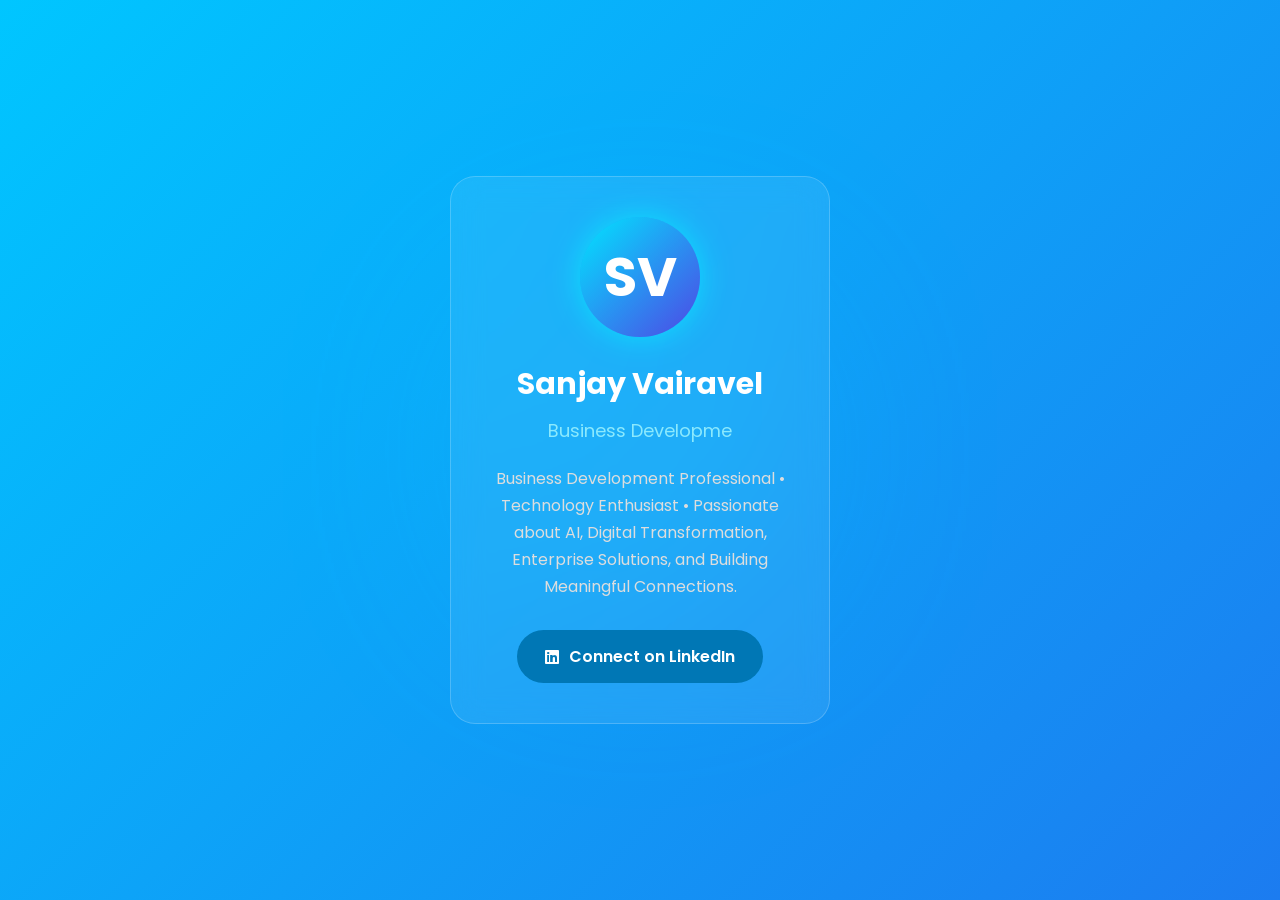
==== index.html @ 87d2797a "Rename sanjay.html to index.html" ====
<!DOCTYPE html>
<html lang="en">
<head>
<meta charset="UTF-8">
<meta name="viewport" content="width=device-width, initial-scale=1.0">
<title>Sanjay Vairavel | Interactive Profile</title>

<!-- Font Awesome -->
<link rel="stylesheet" href="https://cdnjs.cloudflare.com/ajax/libs/font-awesome/6.5.2/css/all.min.css">

<!-- Google Font -->
<link href="https://fonts.googleapis.com/css2?family=Poppins:wght@300;500;700&display=swap" rel="stylesheet">

<style>
*{
    margin:0;
    padding:0;
    box-sizing:border-box;
    font-family:'Poppins',sans-serif;
}

body{
    height:100vh;
    display:flex;
    justify-content:center;
    align-items:center;
    background:linear-gradient(-45deg,#0f172a,#1e293b,#2563eb,#00c6ff);
    background-size:400% 400%;
    animation:bg 12s ease infinite;
    overflow:hidden;
}

@keyframes bg{
    0%{background-position:0% 50%;}
    50%{background-position:100% 50%;}
    100%{background-position:0% 50%;}
}

.card{
    width:380px;
    padding:40px;
    border-radius:25px;
    background:rgba(255,255,255,.08);
    backdrop-filter:blur(15px);
    border:1px solid rgba(255,255,255,.2);
    text-align:center;
    color:#fff;
    transition:.4s;
    position:relative;
}

.card:hover{
    transform:translateY(-10px) scale(1.02);
    box-shadow:0 20px 50px rgba(0,255,255,.3);
}

.avatar{
    width:120px;
    height:120px;
    border-radius:50%;
    margin:auto;
    display:flex;
    justify-content:center;
    align-items:center;
    background:linear-gradient(135deg,#00E5FF,#4F46E5);
    font-size:55px;
    font-weight:bold;
    color:#fff;
    box-shadow:0 0 30px rgba(0,255,255,.6);
    animation:float 3s ease-in-out infinite;
}

@keyframes float{
    0%,100%{transform:translateY(0);}
    50%{transform:translateY(-10px);}
}

h1{
    margin-top:25px;
    font-size:30px;
}

.typing{
    margin-top:10px;
    font-size:18px;
    color:#8be9fd;
    height:28px;
}

p{
    margin-top:20px;
    color:#ddd;
    line-height:1.7;
}

.buttons{
    margin-top:30px;
}

.btn{
    display:inline-flex;
    align-items:center;
    gap:10px;
    text-decoration:none;
    color:white;
    background:#0077B5;
    padding:14px 28px;
    border-radius:40px;
    transition:.3s;
    font-weight:600;
}

.btn:hover{
    transform:scale(1.08);
    background:#005885;
    box-shadow:0 0 20px rgba(0,119,181,.6);
}

.glow{
    position:absolute;
    width:300px;
    height:300px;
    background:#00e5ff;
    filter:blur(120px);
    opacity:.15;
    z-index:-1;
}
</style>
</head>

<body>

<div class="glow"></div>

<div class="card">

<div class="avatar">SV</div>

<h1>Sanjay Vairavel</h1>

<div class="typing" id="typing"></div>

<p>
Business Development Professional • Technology Enthusiast •
Passionate about AI, Digital Transformation, Enterprise Solutions,
and Building Meaningful Connections.
</p>

<div class="buttons">
<a class="btn"
href="https://www.linkedin.com/in/sanjay-vairavel/"
target="_blank">
<i class="fab fa-linkedin"></i>
Connect on LinkedIn
</a>
</div>

</div>

<script>
const text = "Business Development Executive";
let i = 0;

function typeWriter(){
    if(i < text.length){
        document.getElementById("typing").innerHTML += text.charAt(i);
        i++;
        setTimeout(typeWriter,80);
    }
}

window.onload = typeWriter;
</script>

</body>
</html>
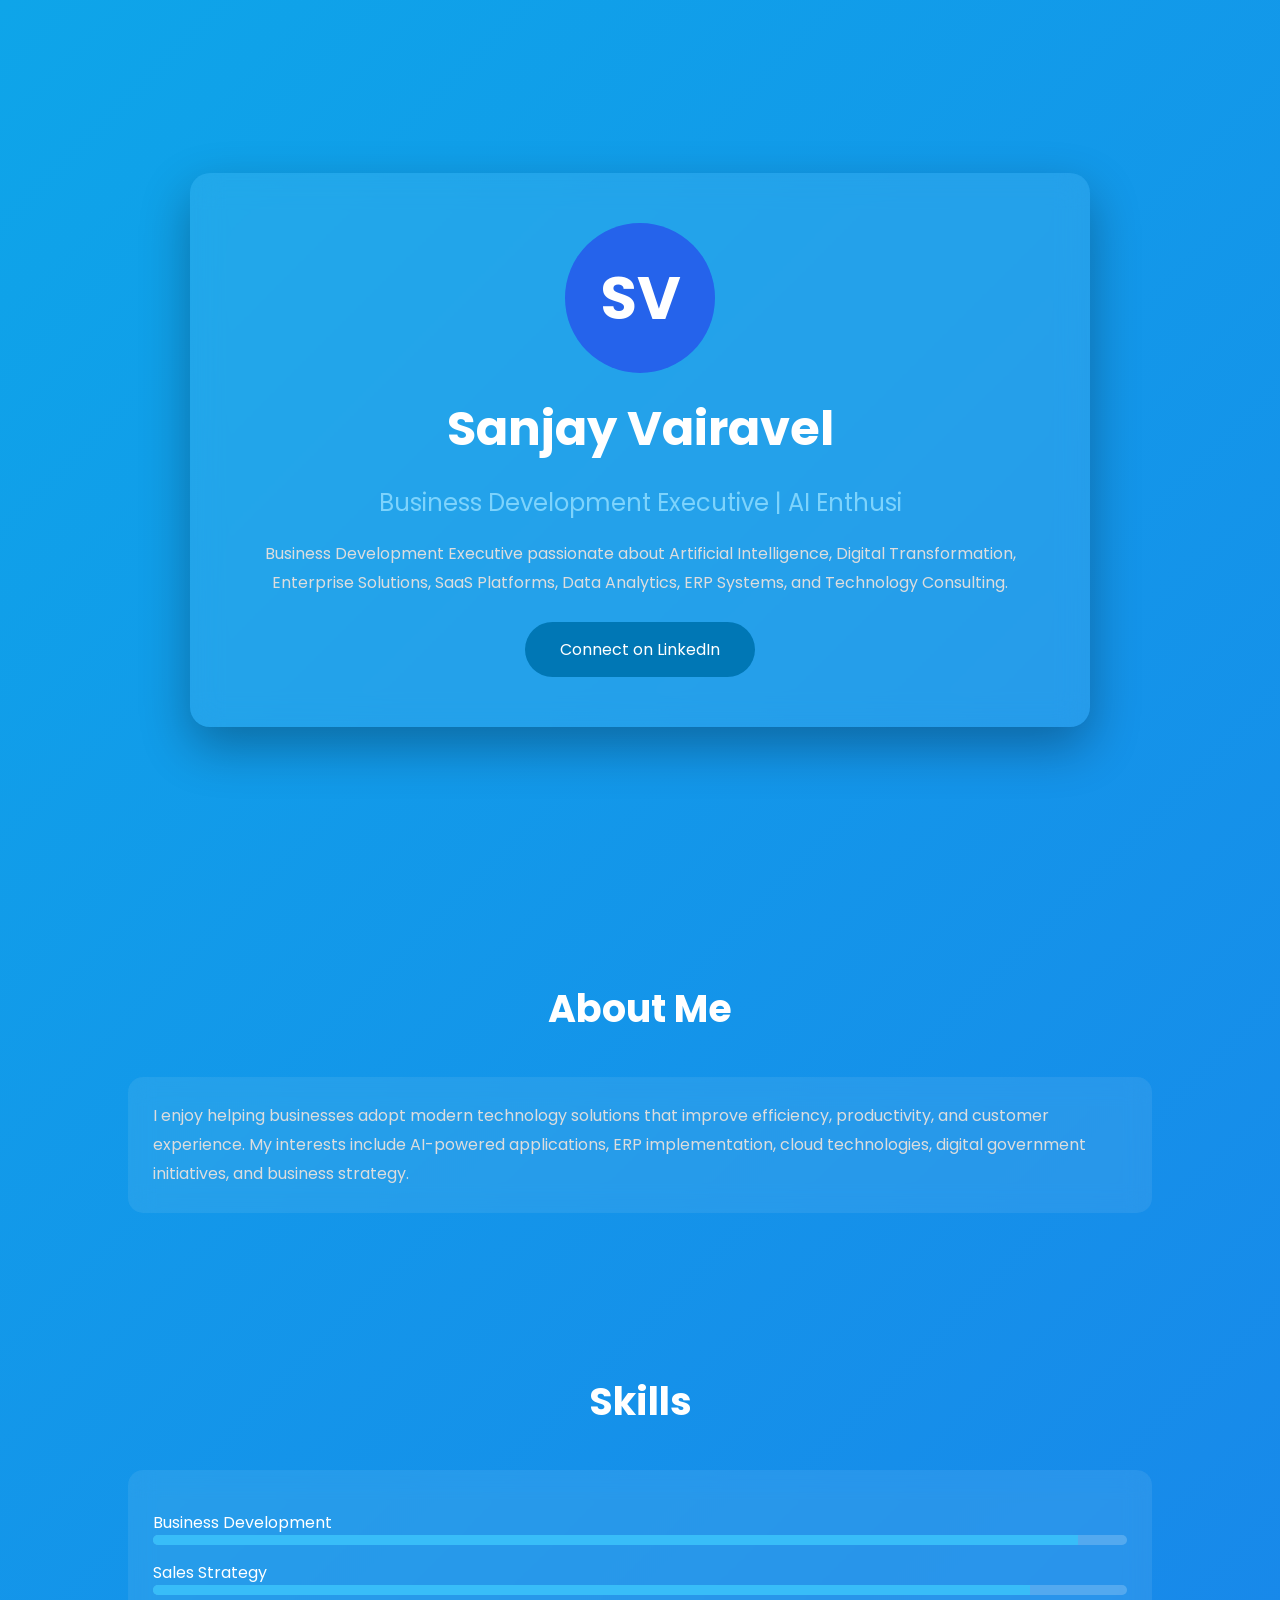
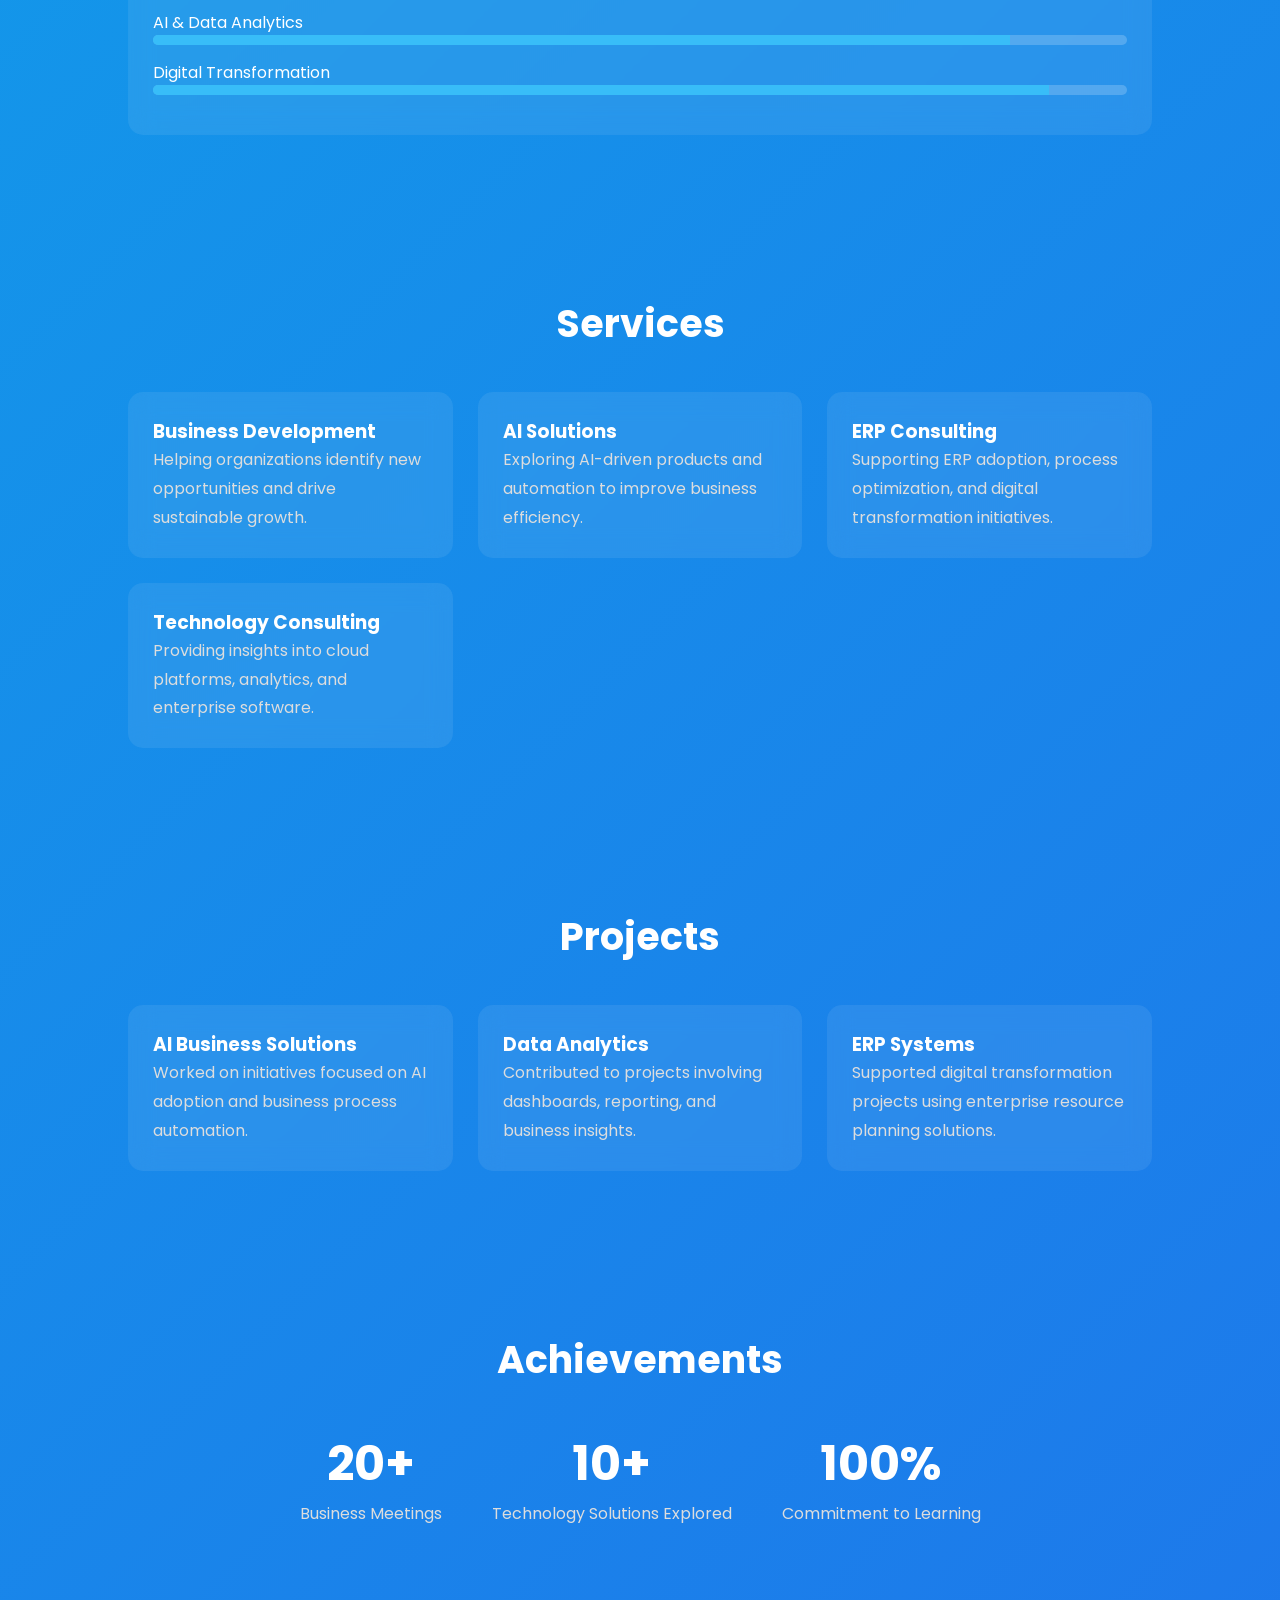
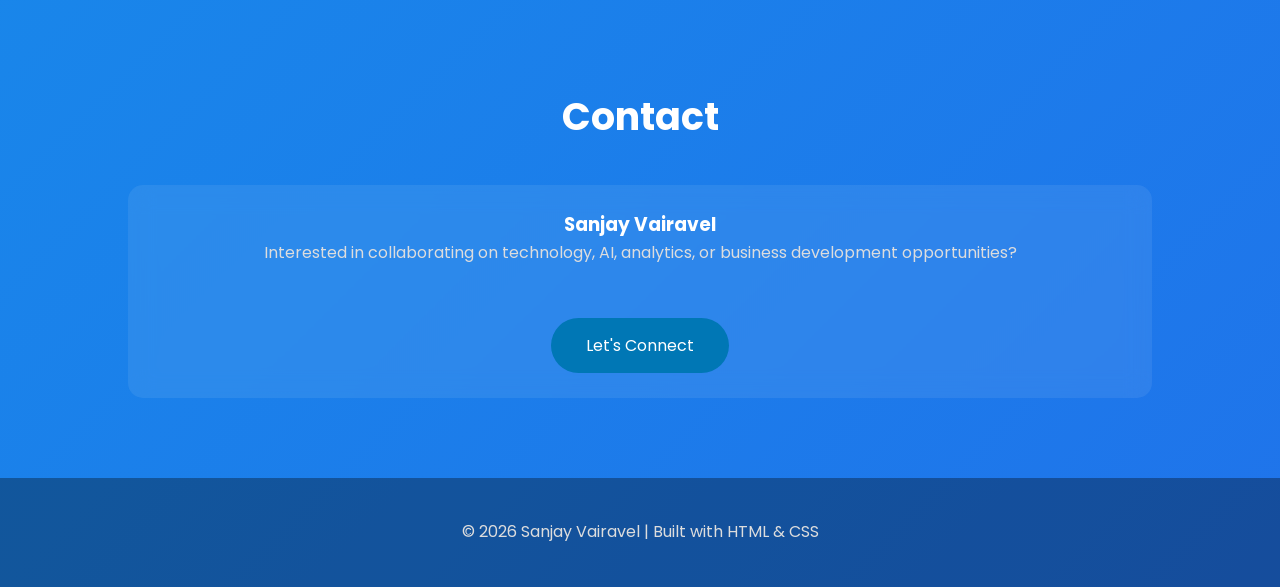
==== commit 83567f4b: "Update index.html" ====
--- a/index.html
+++ b/index.html
@@ -3,136 +3,219 @@
 <head>
 <meta charset="UTF-8">
 <meta name="viewport" content="width=device-width, initial-scale=1.0">
-<title>Sanjay Vairavel | Interactive Profile</title>
-
-<!-- Font Awesome -->
-<link rel="stylesheet" href="https://cdnjs.cloudflare.com/ajax/libs/font-awesome/6.5.2/css/all.min.css">
-
-<!-- Google Font -->
-<link href="https://fonts.googleapis.com/css2?family=Poppins:wght@300;500;700&display=swap" rel="stylesheet">
+<title>Sanjay Vairavel | Portfolio</title>
+
+<link href="https://fonts.googleapis.com/css2?family=Poppins:wght@300;400;600;700&display=swap" rel="stylesheet">
 
 <style>
+
 *{
-    margin:0;
-    padding:0;
-    box-sizing:border-box;
-    font-family:'Poppins',sans-serif;
+margin:0;
+padding:0;
+box-sizing:border-box;
+font-family:Poppins,sans-serif;
+scroll-behavior:smooth;
 }
 
 body{
-    height:100vh;
-    display:flex;
-    justify-content:center;
-    align-items:center;
-    background:linear-gradient(-45deg,#0f172a,#1e293b,#2563eb,#00c6ff);
-    background-size:400% 400%;
-    animation:bg 12s ease infinite;
-    overflow:hidden;
+
+background:linear-gradient(-45deg,#0f172a,#1d4ed8,#2563eb,#0ea5e9);
+background-size:400% 400%;
+animation:bg 12s infinite;
+color:white;
+
 }
 
 @keyframes bg{
-    0%{background-position:0% 50%;}
-    50%{background-position:100% 50%;}
-    100%{background-position:0% 50%;}
+
+0%{background-position:0 50%;}
+50%{background-position:100% 50%;}
+100%{background-position:0 50%;}
+
+}
+
+header{
+
+height:100vh;
+display:flex;
+justify-content:center;
+align-items:center;
+text-align:center;
+padding:30px;
+
+}
+
+.hero{
+
+background:rgba(255,255,255,.08);
+padding:50px;
+border-radius:20px;
+backdrop-filter:blur(15px);
+max-width:900px;
+box-shadow:0 20px 50px rgba(0,0,0,.3);
+
+}
+
+.avatar{
+
+width:150px;
+height:150px;
+background:#2563eb;
+border-radius:50%;
+display:flex;
+align-items:center;
+justify-content:center;
+font-size:60px;
+font-weight:bold;
+margin:auto;
+margin-bottom:20px;
+animation:float 3s infinite;
+
+}
+
+@keyframes float{
+
+50%{transform:translateY(-10px);}
+
+}
+
+h1{
+
+font-size:48px;
+
+}
+
+.typing{
+
+font-size:24px;
+color:#7dd3fc;
+margin:20px 0;
+
+}
+
+p{
+
+line-height:1.8;
+color:#ddd;
+
+}
+
+.btn{
+
+display:inline-block;
+margin-top:25px;
+padding:15px 35px;
+background:#0077B5;
+color:white;
+text-decoration:none;
+border-radius:40px;
+transition:.3s;
+
+}
+
+.btn:hover{
+
+transform:scale(1.08);
+
+}
+
+section{
+
+padding:80px 10%;
+
+}
+
+.section-title{
+
+font-size:38px;
+margin-bottom:40px;
+text-align:center;
+
+}
+
+.grid{
+
+display:grid;
+grid-template-columns:repeat(auto-fit,minmax(250px,1fr));
+gap:25px;
+
 }
 
 .card{
-    width:380px;
-    padding:40px;
-    border-radius:25px;
-    background:rgba(255,255,255,.08);
-    backdrop-filter:blur(15px);
-    border:1px solid rgba(255,255,255,.2);
-    text-align:center;
-    color:#fff;
-    transition:.4s;
-    position:relative;
+
+background:rgba(255,255,255,.08);
+padding:25px;
+border-radius:15px;
+backdrop-filter:blur(12px);
+transition:.4s;
+
 }
 
 .card:hover{
-    transform:translateY(-10px) scale(1.02);
-    box-shadow:0 20px 50px rgba(0,255,255,.3);
-}
-
-.avatar{
-    width:120px;
-    height:120px;
-    border-radius:50%;
-    margin:auto;
-    display:flex;
-    justify-content:center;
-    align-items:center;
-    background:linear-gradient(135deg,#00E5FF,#4F46E5);
-    font-size:55px;
-    font-weight:bold;
-    color:#fff;
-    box-shadow:0 0 30px rgba(0,255,255,.6);
-    animation:float 3s ease-in-out infinite;
-}
-
-@keyframes float{
-    0%,100%{transform:translateY(0);}
-    50%{transform:translateY(-10px);}
-}
-
-h1{
-    margin-top:25px;
-    font-size:30px;
-}
-
-.typing{
-    margin-top:10px;
-    font-size:18px;
-    color:#8be9fd;
-    height:28px;
-}
-
-p{
-    margin-top:20px;
-    color:#ddd;
-    line-height:1.7;
-}
-
-.buttons{
-    margin-top:30px;
-}
-
-.btn{
-    display:inline-flex;
-    align-items:center;
-    gap:10px;
-    text-decoration:none;
-    color:white;
-    background:#0077B5;
-    padding:14px 28px;
-    border-radius:40px;
-    transition:.3s;
-    font-weight:600;
-}
-
-.btn:hover{
-    transform:scale(1.08);
-    background:#005885;
-    box-shadow:0 0 20px rgba(0,119,181,.6);
-}
-
-.glow{
-    position:absolute;
-    width:300px;
-    height:300px;
-    background:#00e5ff;
-    filter:blur(120px);
-    opacity:.15;
-    z-index:-1;
-}
+
+transform:translateY(-10px);
+
+}
+
+.skill{
+
+margin:15px 0;
+
+}
+
+.bar{
+
+height:10px;
+background:#ffffff33;
+border-radius:20px;
+overflow:hidden;
+
+}
+
+.fill{
+
+height:100%;
+background:#38bdf8;
+
+}
+
+.stats{
+
+display:flex;
+justify-content:center;
+gap:50px;
+flex-wrap:wrap;
+
+}
+
+.stat{
+
+text-align:center;
+
+}
+
+.stat h2{
+
+font-size:48px;
+
+}
+
+footer{
+
+padding:40px;
+text-align:center;
+background:#00000055;
+
+}
+
 </style>
 </head>
 
 <body>
 
-<div class="glow"></div>
-
-<div class="card">
+<header>
+
+<div class="hero">
 
 <div class="avatar">SV</div>
 
@@ -141,35 +224,222 @@
 <div class="typing" id="typing"></div>
 
 <p>
-Business Development Professional • Technology Enthusiast •
-Passionate about AI, Digital Transformation, Enterprise Solutions,
-and Building Meaningful Connections.
+
+Business Development Executive passionate about Artificial Intelligence,
+Digital Transformation, Enterprise Solutions, SaaS Platforms,
+Data Analytics, ERP Systems, and Technology Consulting.
+
 </p>
 
-<div class="buttons">
 <a class="btn"
-href="https://www.linkedin.com/in/sanjay-vairavel/"
+href="YOUR_LINKEDIN_URL"
 target="_blank">
-<i class="fab fa-linkedin"></i>
 Connect on LinkedIn
 </a>
-</div>
-
-</div>
+
+</div>
+
+</header>
+
+<section>
+
+<h2 class="section-title">About Me</h2>
+
+<div class="card">
+
+<p>
+
+I enjoy helping businesses adopt modern technology solutions that improve
+efficiency, productivity, and customer experience. My interests include
+AI-powered applications, ERP implementation, cloud technologies, digital
+government initiatives, and business strategy.
+
+</p>
+
+</div>
+
+</section>
+
+<section>
+
+<h2 class="section-title">Skills</h2>
+
+<div class="grid">
+
+<div class="card">
+
+<div class="skill">
+
+Business Development
+
+<div class="bar"><div class="fill" style="width:95%"></div></div>
+
+</div>
+
+<div class="skill">
+
+Sales Strategy
+
+<div class="bar"><div class="fill" style="width:90%"></div></div>
+
+</div>
+
+<div class="skill">
+
+AI & Data Analytics
+
+<div class="bar"><div class="fill" style="width:88%"></div></div>
+
+</div>
+
+<div class="skill">
+
+Digital Transformation
+
+<div class="bar"><div class="fill" style="width:92%"></div></div>
+
+</div>
+
+</div>
+
+</div>
+
+</section>
+
+<section>
+
+<h2 class="section-title">Services</h2>
+
+<div class="grid">
+
+<div class="card">
+<h3>Business Development</h3>
+<p>Helping organizations identify new opportunities and drive sustainable growth.</p>
+</div>
+
+<div class="card">
+<h3>AI Solutions</h3>
+<p>Exploring AI-driven products and automation to improve business efficiency.</p>
+</div>
+
+<div class="card">
+<h3>ERP Consulting</h3>
+<p>Supporting ERP adoption, process optimization, and digital transformation initiatives.</p>
+</div>
+
+<div class="card">
+<h3>Technology Consulting</h3>
+<p>Providing insights into cloud platforms, analytics, and enterprise software.</p>
+</div>
+
+</div>
+
+</section>
+
+<section>
+
+<h2 class="section-title">Projects</h2>
+
+<div class="grid">
+
+<div class="card">
+<h3>AI Business Solutions</h3>
+<p>Worked on initiatives focused on AI adoption and business process automation.</p>
+</div>
+
+<div class="card">
+<h3>Data Analytics</h3>
+<p>Contributed to projects involving dashboards, reporting, and business insights.</p>
+</div>
+
+<div class="card">
+<h3>ERP Systems</h3>
+<p>Supported digital transformation projects using enterprise resource planning solutions.</p>
+</div>
+
+</div>
+
+</section>
+
+<section>
+
+<h2 class="section-title">Achievements</h2>
+
+<div class="stats">
+
+<div class="stat">
+<h2>20+</h2>
+<p>Business Meetings</p>
+</div>
+
+<div class="stat">
+<h2>10+</h2>
+<p>Technology Solutions Explored</p>
+</div>
+
+<div class="stat">
+<h2>100%</h2>
+<p>Commitment to Learning</p>
+</div>
+
+</div>
+
+</section>
+
+<section>
+
+<h2 class="section-title">Contact</h2>
+
+<div class="card" style="text-align:center">
+
+<h3>Sanjay Vairavel</h3>
+
+<p>
+
+Interested in collaborating on technology, AI, analytics, or business development opportunities?
+
+</p>
+
+<br>
+
+<a class="btn"
+href="YOUR_LINKEDIN_URL"
+target="_blank">
+Let's Connect
+</a>
+
+</div>
+
+</section>
+
+<footer>
+
+<p>© 2026 Sanjay Vairavel | Built with HTML & CSS</p>
+
+</footer>
 
 <script>
-const text = "Business Development Executive";
-let i = 0;
-
-function typeWriter(){
-    if(i < text.length){
-        document.getElementById("typing").innerHTML += text.charAt(i);
-        i++;
-        setTimeout(typeWriter,80);
-    }
-}
-
-window.onload = typeWriter;
+
+const txt="Business Development Executive | AI Enthusiast | Technology Consultant";
+
+let i=0;
+
+function type(){
+
+if(i<txt.length){
+
+document.getElementById("typing").innerHTML+=txt.charAt(i);
+
+i++;
+
+setTimeout(type,60);
+
+}
+
+}
+
+type();
+
 </script>
 
 </body>
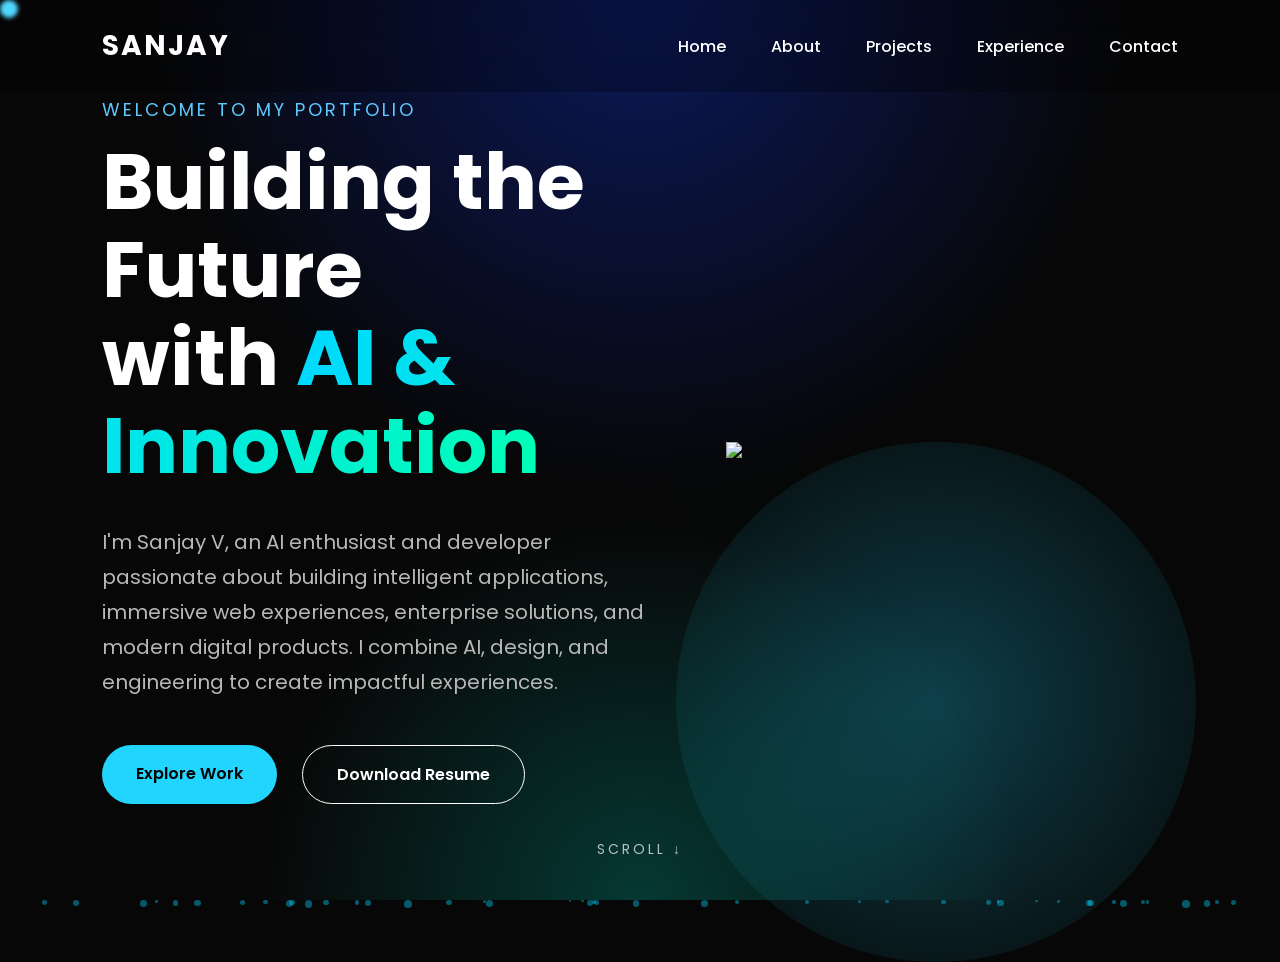
==== commit 0c05eae9: "Update index.html" ====
--- a/index.html
+++ b/index.html
@@ -1,11 +1,16 @@
 <!DOCTYPE html>
 <html lang="en">
 <head>
+
 <meta charset="UTF-8">
 <meta name="viewport" content="width=device-width, initial-scale=1.0">
-<title>Sanjay Vairavel | Portfolio</title>
-
-<link href="https://fonts.googleapis.com/css2?family=Poppins:wght@300;400;600;700&display=swap" rel="stylesheet">
+
+<title>Sanjay V | AI Portfolio</title>
+
+<link rel="preconnect" href="https://fonts.googleapis.com">
+<link rel="preconnect" href="https://fonts.gstatic.com" crossorigin>
+
+<link href="https://fonts.googleapis.com/css2?family=Poppins:wght@300;400;600;700;800&display=swap" rel="stylesheet">
 
 <style>
 
@@ -13,432 +18,568 @@
 margin:0;
 padding:0;
 box-sizing:border-box;
-font-family:Poppins,sans-serif;
+font-family:'Poppins',sans-serif;
+}
+
+html{
 scroll-behavior:smooth;
 }
 
 body{
 
-background:linear-gradient(-45deg,#0f172a,#1d4ed8,#2563eb,#0ea5e9);
-background-size:400% 400%;
-animation:bg 12s infinite;
+background:#070707;
 color:white;
-
-}
-
-@keyframes bg{
-
-0%{background-position:0 50%;}
-50%{background-position:100% 50%;}
-100%{background-position:0 50%;}
-
-}
-
-header{
+overflow-x:hidden;
+
+}
+
+/* Background */
+
+body::before{
+
+content:'';
+
+position:fixed;
+
+width:100%;
+height:100%;
+
+background:
+
+radial-gradient(circle at top,#143cff55,transparent 45%),
+
+radial-gradient(circle at bottom,#00ffe433,transparent 35%),
+
+#070707;
+
+z-index:-5;
+
+}
+
+/* Cursor */
+
+.cursor{
+
+width:18px;
+height:18px;
+
+border-radius:50%;
+
+position:fixed;
+
+background:#4dd6ff;
+
+pointer-events:none;
+
+mix-blend-mode:screen;
+
+filter:blur(2px);
+
+transition:.05s;
+
+z-index:9999;
+
+}
+
+/* Navbar */
+
+nav{
+
+position:fixed;
+
+top:0;
+
+width:100%;
+
+padding:25px 8%;
+
+display:flex;
+
+justify-content:space-between;
+
+align-items:center;
+
+backdrop-filter:blur(20px);
+
+background:rgba(0,0,0,.25);
+
+z-index:100;
+
+}
+
+.logo{
+
+font-size:28px;
+
+font-weight:700;
+
+letter-spacing:2px;
+
+}
+
+nav ul{
+
+display:flex;
+
+gap:45px;
+
+list-style:none;
+
+}
+
+nav a{
+
+text-decoration:none;
+
+color:white;
+
+font-weight:500;
+
+transition:.4s;
+
+}
+
+nav a:hover{
+
+color:#45d7ff;
+
+}
+
+/* Hero */
+
+.hero{
 
 height:100vh;
+
 display:flex;
+
+align-items:center;
+
+justify-content:space-between;
+
+padding:0 8%;
+
+}
+
+.left{
+
+width:52%;
+
+animation:fadeUp 1.4s;
+
+}
+
+.small{
+
+color:#5ec9ff;
+
+font-size:18px;
+
+letter-spacing:3px;
+
+}
+
+h1{
+
+font-size:78px;
+
+line-height:88px;
+
+margin-top:15px;
+
+}
+
+.gradient{
+
+background:linear-gradient(90deg,#00d9ff,#00ffb7);
+
+-webkit-background-clip:text;
+
+-webkit-text-fill-color:transparent;
+
+}
+
+.desc{
+
+margin-top:35px;
+
+font-size:20px;
+
+line-height:35px;
+
+color:#b8b8b8;
+
+max-width:650px;
+
+}
+
+.buttons{
+
+margin-top:45px;
+
+display:flex;
+
+gap:25px;
+
+}
+
+.btn{
+
+padding:16px 34px;
+
+border-radius:40px;
+
+text-decoration:none;
+
+font-weight:600;
+
+transition:.4s;
+
+}
+
+.primary{
+
+background:#22d5ff;
+
+color:black;
+
+}
+
+.secondary{
+
+border:1px solid white;
+
+color:white;
+
+}
+
+.primary:hover{
+
+transform:translateY(-5px);
+
+box-shadow:0 15px 45px #00bfff77;
+
+}
+
+.secondary:hover{
+
+background:white;
+
+color:black;
+
+}
+
+/* Right */
+
+.right{
+
+width:45%;
+
+display:flex;
+
 justify-content:center;
-align-items:center;
+
+position:relative;
+
+}
+
+.circle{
+
+width:520px;
+
+height:520px;
+
+border-radius:50%;
+
+background:
+
+radial-gradient(circle,#22d7ff44,#0000);
+
+animation:rotate 20s linear infinite;
+
+position:absolute;
+
+}
+
+.robot{
+
+width:420px;
+
+position:relative;
+
+z-index:3;
+
+animation:float 5s ease-in-out infinite;
+
+filter:drop-shadow(0 20px 50px #00bfff66);
+
+}
+
+/* Scroll */
+
+.scroll{
+
+position:absolute;
+
+bottom:40px;
+
+left:50%;
+
+transform:translateX(-50%);
+
+font-size:14px;
+
+letter-spacing:3px;
+
+opacity:.7;
+
+animation:bounce 2s infinite;
+
+}
+
+/* Floating dots */
+
+.particle{
+
+position:absolute;
+
+border-radius:50%;
+
+background:#00d5ff;
+
+animation:particle linear infinite;
+
+opacity:.4;
+
+}
+
+@keyframes particle{
+
+0%{
+
+transform:translateY(100vh);
+
+}
+
+100%{
+
+transform:translateY(-120px);
+
+}
+
+}
+
+@keyframes float{
+
+50%{
+
+transform:translateY(-25px);
+
+}
+
+}
+
+@keyframes rotate{
+
+100%{
+
+transform:rotate(360deg);
+
+}
+
+}
+
+@keyframes fadeUp{
+
+from{
+
+opacity:0;
+
+transform:translateY(60px);
+
+}
+
+to{
+
+opacity:1;
+
+transform:none;
+
+}
+
+}
+
+@keyframes bounce{
+
+50%{
+
+transform:translate(-50%,10px);
+
+}
+
+}
+
+@media(max-width:900px){
+
+.hero{
+
+flex-direction:column;
+
+justify-content:center;
+
 text-align:center;
-padding:30px;
-
-}
-
-.hero{
-
-background:rgba(255,255,255,.08);
-padding:50px;
-border-radius:20px;
-backdrop-filter:blur(15px);
-max-width:900px;
-box-shadow:0 20px 50px rgba(0,0,0,.3);
-
-}
-
-.avatar{
-
-width:150px;
-height:150px;
-background:#2563eb;
-border-radius:50%;
-display:flex;
-align-items:center;
+
+}
+
+.left,.right{
+
+width:100%;
+
+}
+
+.right{
+
+margin-top:50px;
+
+}
+
+h1{
+
+font-size:48px;
+
+line-height:60px;
+
+}
+
+.robot{
+
+width:280px;
+
+}
+
+.circle{
+
+width:330px;
+height:330px;
+
+}
+
+.buttons{
+
 justify-content:center;
-font-size:60px;
-font-weight:bold;
-margin:auto;
-margin-bottom:20px;
-animation:float 3s infinite;
-
-}
-
-@keyframes float{
-
-50%{transform:translateY(-10px);}
-
-}
-
-h1{
-
-font-size:48px;
-
-}
-
-.typing{
-
-font-size:24px;
-color:#7dd3fc;
-margin:20px 0;
-
-}
-
-p{
-
-line-height:1.8;
-color:#ddd;
-
-}
-
-.btn{
-
-display:inline-block;
-margin-top:25px;
-padding:15px 35px;
-background:#0077B5;
-color:white;
-text-decoration:none;
-border-radius:40px;
-transition:.3s;
-
-}
-
-.btn:hover{
-
-transform:scale(1.08);
-
-}
-
-section{
-
-padding:80px 10%;
-
-}
-
-.section-title{
-
-font-size:38px;
-margin-bottom:40px;
-text-align:center;
-
-}
-
-.grid{
-
-display:grid;
-grid-template-columns:repeat(auto-fit,minmax(250px,1fr));
-gap:25px;
-
-}
-
-.card{
-
-background:rgba(255,255,255,.08);
-padding:25px;
-border-radius:15px;
-backdrop-filter:blur(12px);
-transition:.4s;
-
-}
-
-.card:hover{
-
-transform:translateY(-10px);
-
-}
-
-.skill{
-
-margin:15px 0;
-
-}
-
-.bar{
-
-height:10px;
-background:#ffffff33;
-border-radius:20px;
-overflow:hidden;
-
-}
-
-.fill{
-
-height:100%;
-background:#38bdf8;
-
-}
-
-.stats{
-
-display:flex;
-justify-content:center;
-gap:50px;
-flex-wrap:wrap;
-
-}
-
-.stat{
-
-text-align:center;
-
-}
-
-.stat h2{
-
-font-size:48px;
-
-}
-
-footer{
-
-padding:40px;
-text-align:center;
-background:#00000055;
+
+}
 
 }
 
 </style>
+
 </head>
 
 <body>
 
-<header>
-
-<div class="hero">
-
-<div class="avatar">SV</div>
-
-<h1>Sanjay Vairavel</h1>
-
-<div class="typing" id="typing"></div>
-
-<p>
-
-Business Development Executive passionate about Artificial Intelligence,
-Digital Transformation, Enterprise Solutions, SaaS Platforms,
-Data Analytics, ERP Systems, and Technology Consulting.
+<div class="cursor"></div>
+
+<nav>
+
+<div class="logo">SANJAY</div>
+
+<ul>
+
+<li><a href="#">Home</a></li>
+<li><a href="#">About</a></li>
+<li><a href="#">Projects</a></li>
+<li><a href="#">Experience</a></li>
+<li><a href="#">Contact</a></li>
+
+</ul>
+
+</nav>
+
+<section class="hero">
+
+<div class="left">
+
+<div class="small">
+WELCOME TO MY PORTFOLIO
+</div>
+
+<h1>
+
+Building the Future<br>
+
+with
+
+<span class="gradient">AI & Innovation</span>
+
+</h1>
+
+<p class="desc">
+
+I'm Sanjay V, an AI enthusiast and developer passionate about building intelligent applications, immersive web experiences, enterprise solutions, and modern digital products. I combine AI, design, and engineering to create impactful experiences.
 
 </p>
 
-<a class="btn"
-href="YOUR_LINKEDIN_URL"
-target="_blank">
-Connect on LinkedIn
-</a>
+<div class="buttons">
+
+<a href="#" class="btn primary">Explore Work</a>
+
+<a href="#" class="btn secondary">Download Resume</a>
 
 </div>
 
-</header>
-
-<section>
-
-<h2 class="section-title">About Me</h2>
-
-<div class="card">
-
-<p>
-
-I enjoy helping businesses adopt modern technology solutions that improve
-efficiency, productivity, and customer experience. My interests include
-AI-powered applications, ERP implementation, cloud technologies, digital
-government initiatives, and business strategy.
-
-</p>
-
 </div>
 
+<div class="right">
+
+<div class="circle"></div>
+
+<!-- Replace with your robot image -->
+<img src="images/robot.png" class="robot">
+
+</div>
+
+<div class="scroll">
+
+SCROLL
+
+↓
+
+</div>
+
 </section>
 
-<section>
-
-<h2 class="section-title">Skills</h2>
-
-<div class="grid">
-
-<div class="card">
-
-<div class="skill">
-
-Business Development
-
-<div class="bar"><div class="fill" style="width:95%"></div></div>
-
-</div>
-
-<div class="skill">
-
-Sales Strategy
-
-<div class="bar"><div class="fill" style="width:90%"></div></div>
-
-</div>
-
-<div class="skill">
-
-AI & Data Analytics
-
-<div class="bar"><div class="fill" style="width:88%"></div></div>
-
-</div>
-
-<div class="skill">
-
-Digital Transformation
-
-<div class="bar"><div class="fill" style="width:92%"></div></div>
-
-</div>
-
-</div>
-
-</div>
-
-</section>
-
-<section>
-
-<h2 class="section-title">Services</h2>
-
-<div class="grid">
-
-<div class="card">
-<h3>Business Development</h3>
-<p>Helping organizations identify new opportunities and drive sustainable growth.</p>
-</div>
-
-<div class="card">
-<h3>AI Solutions</h3>
-<p>Exploring AI-driven products and automation to improve business efficiency.</p>
-</div>
-
-<div class="card">
-<h3>ERP Consulting</h3>
-<p>Supporting ERP adoption, process optimization, and digital transformation initiatives.</p>
-</div>
-
-<div class="card">
-<h3>Technology Consulting</h3>
-<p>Providing insights into cloud platforms, analytics, and enterprise software.</p>
-</div>
-
-</div>
-
-</section>
-
-<section>
-
-<h2 class="section-title">Projects</h2>
-
-<div class="grid">
-
-<div class="card">
-<h3>AI Business Solutions</h3>
-<p>Worked on initiatives focused on AI adoption and business process automation.</p>
-</div>
-
-<div class="card">
-<h3>Data Analytics</h3>
-<p>Contributed to projects involving dashboards, reporting, and business insights.</p>
-</div>
-
-<div class="card">
-<h3>ERP Systems</h3>
-<p>Supported digital transformation projects using enterprise resource planning solutions.</p>
-</div>
-
-</div>
-
-</section>
-
-<section>
-
-<h2 class="section-title">Achievements</h2>
-
-<div class="stats">
-
-<div class="stat">
-<h2>20+</h2>
-<p>Business Meetings</p>
-</div>
-
-<div class="stat">
-<h2>10+</h2>
-<p>Technology Solutions Explored</p>
-</div>
-
-<div class="stat">
-<h2>100%</h2>
-<p>Commitment to Learning</p>
-</div>
-
-</div>
-
-</section>
-
-<section>
-
-<h2 class="section-title">Contact</h2>
-
-<div class="card" style="text-align:center">
-
-<h3>Sanjay Vairavel</h3>
-
-<p>
-
-Interested in collaborating on technology, AI, analytics, or business development opportunities?
-
-</p>
-
-<br>
-
-<a class="btn"
-href="YOUR_LINKEDIN_URL"
-target="_blank">
-Let's Connect
-</a>
-
-</div>
-
-</section>
-
-<footer>
-
-<p>© 2026 Sanjay Vairavel | Built with HTML & CSS</p>
-
-</footer>
-
 <script>
 
-const txt="Business Development Executive | AI Enthusiast | Technology Consultant";
-
-let i=0;
-
-function type(){
-
-if(i<txt.length){
-
-document.getElementById("typing").innerHTML+=txt.charAt(i);
-
-i++;
-
-setTimeout(type,60);
-
-}
-
-}
-
-type();
+const cursor=document.querySelector(".cursor");
+
+document.addEventListener("mousemove",(e)=>{
+
+cursor.style.left=e.clientX+"px";
+cursor.style.top=e.clientY+"px";
+
+});
+
+for(let i=0;i<45;i++){
+
+const p=document.createElement("div");
+
+p.className="particle";
+
+let size=Math.random()*6+2;
+
+p.style.width=size+"px";
+p.style.height=size+"px";
+
+p.style.left=Math.random()*100+"vw";
+
+p.style.animationDuration=(Math.random()*10+10)+"s";
+
+p.style.animationDelay=Math.random()*5+"s";
+
+document.body.appendChild(p);
+
+}
 
 </script>
 
